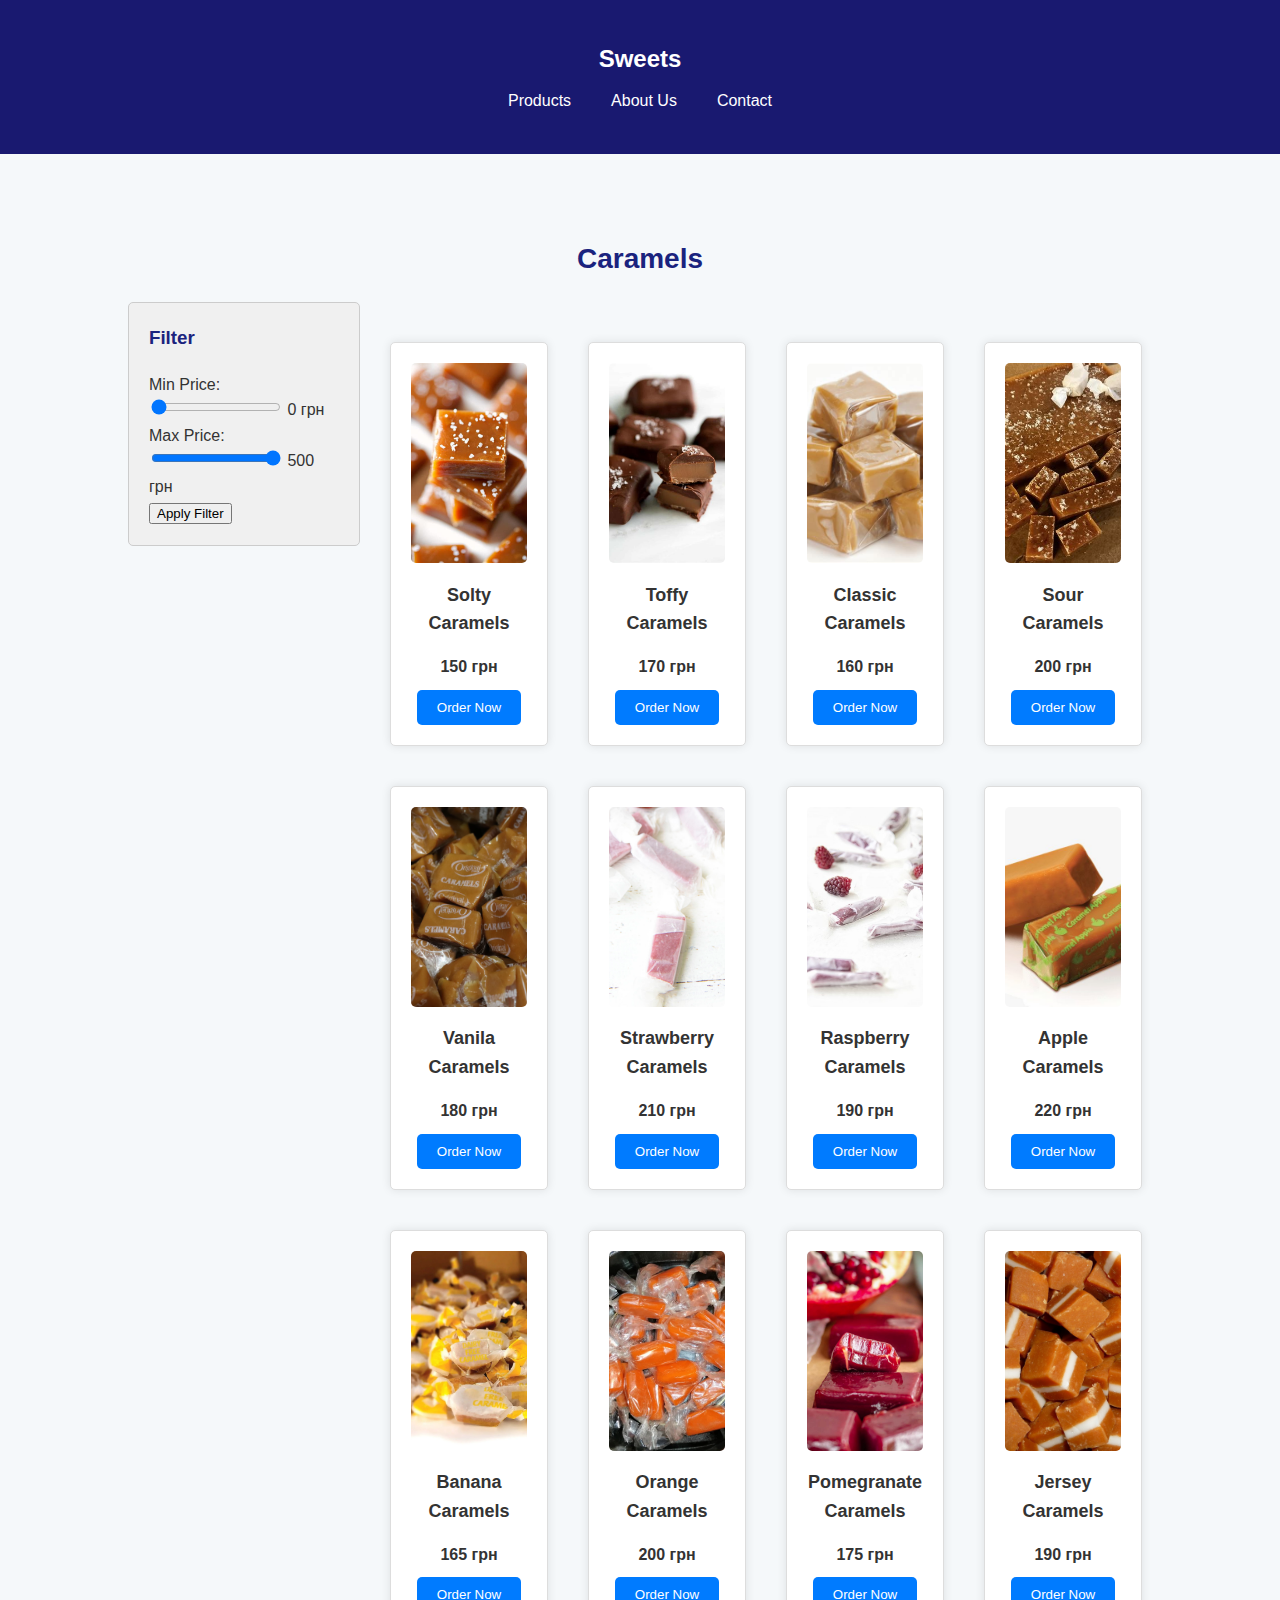
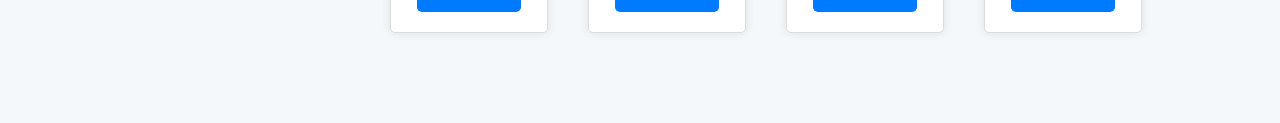
==== caramels.html @ a15684a4 "Update caramels.html" ====
<!DOCTYPE html>
<html lang="en">
  <head>
    <meta charset="UTF-8" />
    <meta name="viewport" content="width=device-width, initial-scale=1.0" />
    <title>Caramels</title>
    <link rel="stylesheet" href="./css/style.css" />
    <style>
      /* Загальні стилі */
      body {
        font-family: sans-serif;
        margin: 0;
        background-color: #f8f8f8;
        color: #333;
      }

      .container {
        max-width: 1200px;
        margin: 0 auto;
        padding: 20px;
      }

      .header {
        background-color: midnightblue;
        padding: 20px 0;
        color: #fff;
      }

      .logo {
        font-size: 24px;
        font-weight: bold;
        color: #fff;
        text-align: center;
      }

      .nav-list {
        list-style: none;
        margin: 0;
        padding: 0;
        display: flex;
        justify-content: center;
      }

      .nav-list li {
        margin: 0 20px;
      }

      .nav-list a {
        text-decoration: none;
        color: #fff;
      }

      .products {
        padding: 40px 0;
      }

      .products h2 {
        text-align: center;
        font-size: 28px;
        margin-bottom: 20px;
      }

      .filter-container {
        display: flex;
        gap: 20px;
        justify-content: space-between;
        margin-bottom: 20px;
      }

      .filter {
        width: 250px;
        min-width: 190px;
      }

      .product-grid {
        display: grid;
        grid-template-columns: repeat(4, 1fr);
        gap: 20px;
      }

      .product {
        display: block;
        margin: 10px;
        text-align: center;
        border: 1px solid #ddd;
        padding: 20px;
        border-radius: 5px;
        box-shadow: 0 0 10px rgba(0, 0, 0, 0.1);
      }

      .product img {
        width: 100%;
        height: 200px;
        object-fit: cover;
      }

      .product h3 {
        font-size: 18px;
        margin: 10px 0;
      }

      .product-price {
        font-size: 16px;
        color: #333;
        margin-bottom: 10px;
      }

      .order-button {
        padding: 10px 20px;
        background-color: #007bff;
        color: white;
        border: none;
        border-radius: 5px;
        cursor: pointer;
      }

      .order-button:hover {
        background-color: #0056b3;
      }

      /* Адаптивні стилі */
      @media (max-width: 1200px) {
        .product-grid {
          grid-template-columns: repeat(
            3,
            1fr
          ); /* 3 стовпці для середніх екранів */
        }
      }

      @media (max-width: 768px) {
        .product-grid {
          grid-template-columns: repeat(
            2,
            1fr
          ); /* 2 стовпці для мобільних пристроїв середнього розміру */
        }

        .filter-container {
          flex-direction: column;
          align-items: flex-start;
        }

        .filter {
          width: 100%;
        }
      }

      @media (max-width: 480px) {
        .product-grid {
          grid-template-columns: 1fr; /* 1 стовпець для маленьких екранів */
        }

        .product img {
          height: auto;
        }

        .filter-container {
          flex-direction: column;
        }

        .product {
          padding: 10px;
        }

        .order-button {
          width: 100%;
          padding: 12px;
        }
      }

      /* Модальне вікно */
      .modal {
        display: none;
        position: fixed;
        top: 0;
        left: 0;
        width: 100%;
        height: 100%;
        background-color: rgba(0, 0, 0, 0.5);
        align-items: center;
        justify-content: center;
      }

      .modal-content {
        background-color: white;
        padding: 20px;
        border-radius: 5px;
        width: 400px;
        max-width: 100%;
      }

      .close-button {
        position: absolute;
        top: 10px;
        right: 10px;
        font-size: 20px;
        cursor: pointer;
      }

      #order-form input {
        width: 100%;
        padding: 10px;
        margin: 5px 0;
      }
    </style>
  </head>
  <body>
    <header class="header">
      <div class="container">
        <h1 class="logo">Sweets</h1>
        <nav class="nav">
          <ul class="nav-list">
            <li><a href="index.html#products">Products</a></li>
            <li><a href="index.html#about">About Us</a></li>
            <li><a href="index.html#contact">Contact</a></li>
          </ul>
        </nav>
      </div>
    </header>

    <section class="products">
      <div class="container">
        <h2>Caramels</h2>

        <div class="filter-container">
          <div class="filter">
            <h3>Filter</h3>
            <label for="min-price">Min Price:</label>
            <input
              type="range"
              id="min-price"
              name="min-price"
              min="0"
              max="500"
              value="0"
            />
            <span id="min-price-value">0</span> грн<br />

            <label for="max-price">Max Price:</label>
            <input
              type="range"
              id="max-price"
              name="max-price"
              min="0"
              max="500"
              value="500"
            />
            <span id="max-price-value">500</span> грн<br />

            <button id="apply-filter">Apply Filter</button>
          </div>

          <div class="product-grid" id="product-grid">
            <div class="product" data-price="150">
              <img src="./images/caramels1.jpeg" alt="Solty Caramels" />
              <h3>Solty Caramels</h3>
              <p class="product-price">150 грн</p>
              <button
                class="order-button"
                data-product="Solty Caramels"
                data-price="150"
              >
                Order Now
              </button>
            </div>

            <div class="product" data-price="170">
              <img src="./images/caramels2.jpeg" alt="Toffy Caramels" />
              <h3>Toffy Caramels</h3>
              <p class="product-price">170 грн</p>
              <button
                class="order-button"
                data-product="Toffy Caramels"
                data-price="170"
              >
                Order Now
              </button>
            </div>

            <div class="product" data-price="160">
              <img src="./images/caramels3.jpeg" alt="Classic Caramels" />
              <h3>Classic Caramels</h3>
              <p class="product-price">160 грн</p>
              <button
                class="order-button"
                data-product="Classic Caramels"
                data-price="160"
              >
                Order Now
              </button>
            </div>

            <div class="product" data-price="200">
              <img src="./images/caramels4.jpeg" alt="Sour Caramels" />
              <h3>Sour Caramels</h3>
              <p class="product-price">200 грн</p>
              <button
                class="order-button"
                data-product="Sour Caramels"
                data-price="200"
              >
                Order Now
              </button>
            </div>

            <div class="product" data-price="180">
              <img src="./images/caramels5.jpg.webp" alt="Vanila Caramels" />
              <h3>Vanila Caramels</h3>
              <p class="product-price">180 грн</p>
              <button
                class="order-button"
                data-product="Vanila Caramels"
                data-price="180"
              >
                Order Now
              </button>
            </div>

            <div class="product" data-price="210">
              <img src="./images/caramels6.jpeg" alt="Strawberry Caramels" />
              <h3>Strawberry Caramels</h3>
              <p class="product-price">210 грн</p>
              <button
                class="order-button"
                data-product="Strawberry Caramels"
                data-price="210"
              >
                Order Now
              </button>
            </div>

            <div class="product" data-price="190">
              <img src="./images/caramels7.jpeg" alt="Raspberry Caramels" />
              <h3>Raspberry Caramels</h3>
              <p class="product-price">190 грн</p>
              <button
                class="order-button"
                data-product="Raspberry Caramels"
                data-price="190"
              >
                Order Now
              </button>
            </div>

            <div class="product" data-price="220">
              <img src="./images/caramels8.jpg" alt="Apple Caramels" />
              <h3>Apple Caramels</h3>
              <p class="product-price">220 грн</p>
              <button
                class="order-button"
                data-product="Apple Caramels"
                data-price="220"
              >
                Order Now
              </button>
            </div>

            <div class="product" data-price="165">
              <img src="./images/caramels9.jpeg.webp" alt="Banana Caramels" />
              <h3>Banana Caramels</h3>
              <p class="product-price">165 грн</p>
              <button
                class="order-button"
                data-product="Banana Caramels"
                data-price="165"
              >
                Order Now
              </button>
            </div>

            <div class="product" data-price="200">
              <img src="./images/caramels10.jpg.webp" alt="Orange Caramels" />
              <h3>Orange Caramels</h3>
              <p class="product-price">200 грн</p>
              <button
                class="order-button"
                data-product="Orange Caramels"
                data-price="200"
              >
                Order Now
              </button>
            </div>

            <div class="product" data-price="175">
              <img src="./images/caramels11.jpg" alt="Pomegranate Caramels" />
              <h3>Pomegranate Caramels</h3>
              <p class="product-price">175 грн</p>
              <button
                class="order-button"
                data-product="Pomegranate Caramels"
                data-price="175"
              >
                Order Now
              </button>
            </div>

            <div class="product" data-price="190">
              <img src="./images/caramels12.jpg" alt="Jersey Caramels" />
              <h3>Jersey Caramels</h3>
              <p class="product-price">190 грн</p>
              <button
                class="order-button"
                data-product="Jersey Caramels"
                data-price="190"
              >
                Order Now
              </button>
            </div>
          </div>
        </div>
      </div>
    </section>

    <div id="order-modal" class="modal">
      <div class="modal-content">
        <span class="close-button">&times;</span>
        <h2>Order</h2>
        <p id="modal-product-name"></p>
        <p id="modal-product-price"></p>
        <form id="order-form">
          <label for="name">Name:</label>
          <input type="text" id="name" name="name" required /><br /><br />

          <label for="email">Email:</label>
          <input type="email" id="email" name="email" required /><br /><br />

          <label for="quantity">Quantity:</label>
          <input
            type="number"
            id="quantity"
            name="quantity"
            value="1"
            min="1"
            required
          /><br /><br />

          <button type="submit">Order</button>
        </form>
      </div>
    </div>

    <script>
      const minPriceInput = document.getElementById("min-price");
      const maxPriceInput = document.getElementById("max-price");
      const minPriceValue = document.getElementById("min-price-value");
      const maxPriceValue = document.getElementById("max-price-value");
      const applyFilterButton = document.getElementById("apply-filter");
      const productGrid = document.getElementById("product-grid");
      const modal = document.getElementById("order-modal");
      const closeButton = document.querySelector(".close-button");
      const modalProductName = document.getElementById("modal-product-name");
      const modalProductPrice = document.getElementById("modal-product-price");
      const orderForm = document.getElementById("order-form");

      const newOrderButtons = productGrid.querySelectorAll(".order-button");
      newOrderButtons.forEach((button) => {
        button.addEventListener("click", () => {
          const product = button.dataset.product;
          const price = button.dataset.price;

          modalProductName.textContent = `Product: ${product}`;
          modalProductPrice.textContent = `Price: ${price} грн`;
          modal.style.display = "block";
        });
      });

      minPriceInput.addEventListener("input", () => {
        minPriceValue.textContent = minPriceInput.value;
      });

      maxPriceInput.addEventListener("input", () => {
        maxPriceValue.textContent = maxPriceInput.value;
      });

      applyFilterButton.addEventListener("click", () => {
        const minPrice = parseInt(minPriceInput.value);
        const maxPrice = parseInt(maxPriceInput.value);

        const filteredProducts = Array.from(productGrid.children).filter(
          (productDiv) => {
            const productPrice = parseInt(productDiv.dataset.price);
            return productPrice >= minPrice && productPrice <= maxPrice;
          }
        );

        productGrid.innerHTML = "";
        filteredProducts.forEach((productDiv) => {
          productGrid.appendChild(productDiv);
        });
      });

      closeButton.addEventListener("click", () => {
        modal.style.display = "none";
      });

      window.addEventListener("click", (event) => {
        if (event.target == modal) {
          modal.style.display = "none";
        }
      });

      orderForm.addEventListener("submit", (event) => {
        event.preventDefault();
        alert("Order placed!");
        modal.style.display = "none";
        orderForm.reset();
      });
    </script>
  </body>
</html>
---- css/style.css ----
body {
  margin: 0;
  font-family: Arial, sans-serif;
  line-height: 1.6;
  color: #333;
}

.container {
  width: 80%;
  margin: 0 auto;
  padding: 20px;
}

.header {
  background: #1a237e;
  color: white;
  padding: 20px 0;
}

.logo {
  text-align: center;
  font-size: 2em;
  margin: 0;
}

.nav {
  text-align: center;
  margin-top: 10px;
}

.nav-list {
  list-style: none;
  padding: 0;
}

.nav-list li {
  display: inline;
  margin: 0 15px;
}

.nav-list a {
  text-decoration: none;
  color: white;
}

.hero {
  background: #e8f0fe;
  text-align: center;
  padding: 50px 0;
}

.hero h2 {
  margin: 0;
  font-size: 2.5em;
  color: #1a237e;
}

.hero p {
  font-size: 1.2em;
}

.btn {
  display: inline-block;
  background: #1a237e;
  color: white;
  padding: 10px 20px;
  margin-top: 20px;
  text-decoration: none;
  border-radius: 5px;
  transition: background 0.3s;
}

.btn:hover {
  background: #151b54;
}

.products {
  background: #f5f8fa;
  padding: 50px 0;
}

.products h2 {
  text-align: center;
  color: #1a237e;
}

.product-grid {
  display: grid;
  grid-template-columns: repeat(4, 1fr);
  gap: 20px;
  margin-top: 30px;
}

.product {
  text-align: center;
  padding: 10px;
  background: white;
  border: 1px solid #ddd;
  border-radius: 5px;
  transition: transform 0.3s;
}

.product:hover {
  transform: scale(1.05);
}

.product img {
  width: 100%;
  border-radius: 5px;
  object-fit: cover;
  height: 200px;
}

.product h3 a {
  text-decoration: none;
  color: #1a237e;
  transition: color 0.3s;
}

.product h3 a:hover {
  color: #151b54;
}

.about {
  background: #fff;
  padding: 50px 0;
}

.about h2 {
  text-align: center;
  color: #1a237e;
}

.about p {
  max-width: 600px;
  margin: 20px auto;
  text-align: center;
}

.contact {
  background: #e8f0fe;
  padding: 50px 0;
}

.contact h2 {
  text-align: center;
  color: #1a237e;
}

.contact-form {
  max-width: 600px;
  margin: 20px auto;
}

.contact-form label {
  display: block;
  margin-bottom: 10px;
}

.contact-form input,
.contact-form textarea {
  width: 100%;
  padding: 10px;
  margin-bottom: 20px;
  border: 1px solid #ddd;
  border-radius: 5px;
}

.lang-link {
  color: white;
  font-weight: bold;
  text-decoration: underline;
  transition: color 0.3s, text-decoration 0.3s;
}

.lang-link:hover {
  color: #add8e6;
  text-decoration: none;
}

.product {
  position: relative;
  text-align: center;
  padding: 10px;
  background: white;
  border: 1px solid #ddd;
  border-radius: 5px;
  transition: transform 0.3s;
  overflow: hidden;
}

.product:hover {
  transform: scale(1.05);
}

.product-price {
  margin-bottom: 10px;
  font-weight: bold;
}

.order-button {
  background-color: #1a237e;
  color: white;
  padding: 10px 20px;
  border: none;
  border-radius: 5px;
  cursor: pointer;
  transition: background-color 0.3s;
}

.order-button:hover {
  background-color: #151b54;
}

.modal {
  display: none;
  position: fixed;
  z-index: 1;
  left: 0;
  top: 0;
  width: 100%;
  height: 100%;
  overflow: auto;
  background-color: rgba(0, 0, 0, 0.4);
}

.modal-content {
  background-color: #fefefe;
  margin: 15% auto;
  padding: 20px;
  border: 1px solid #888;
  width: 30%;
  border-radius: 5px;
  position: relative;
}

.close-button {
  position: absolute;
  top: 10px;
  right: 15px;
  font-size: 20px;
  cursor: pointer;
  color: #888;
}

#order-form label {
  display: block;
  margin-bottom: 5px;
}

#order-form input,
#order-form textarea {
  width: calc(100% - 12px);
  padding: 5px;
  margin-bottom: 10px;
  border: 1px solid #ccc;
  border-radius: 3px;
  box-sizing: border-box;
}

#order-form button[type="submit"] {
  background-color: #1a237e;
  color: white;
  padding: 10px 15px;
  border: none;
  border-radius: 3px;
  cursor: pointer;
}

#order-form button[type="submit"]:hover {
  background-color: #151b54;
}

.filter-container {
  display: flex;
  justify-content: space-between;
  align-items: flex-start;
}

.filter {
  width: 200px;
  padding: 20px;
  border: 1px solid #ccc;
  border-radius: 5px;
  background-color: #f0f0f0;
}

.filter h3 {
  margin-top: 0;
  color: #1a237e;
}

.filter input[type="range"] {
  width: calc(100% - 60px);
}
#product-grid {
  display: grid;
  grid-template-columns: repeat(auto-fit, minmax(250px, 1fr));
  gap: 20px;
}
#product-grid {
  display: grid;
  grid-template-columns: repeat(4, 1fr);
  gap: 20px;
}
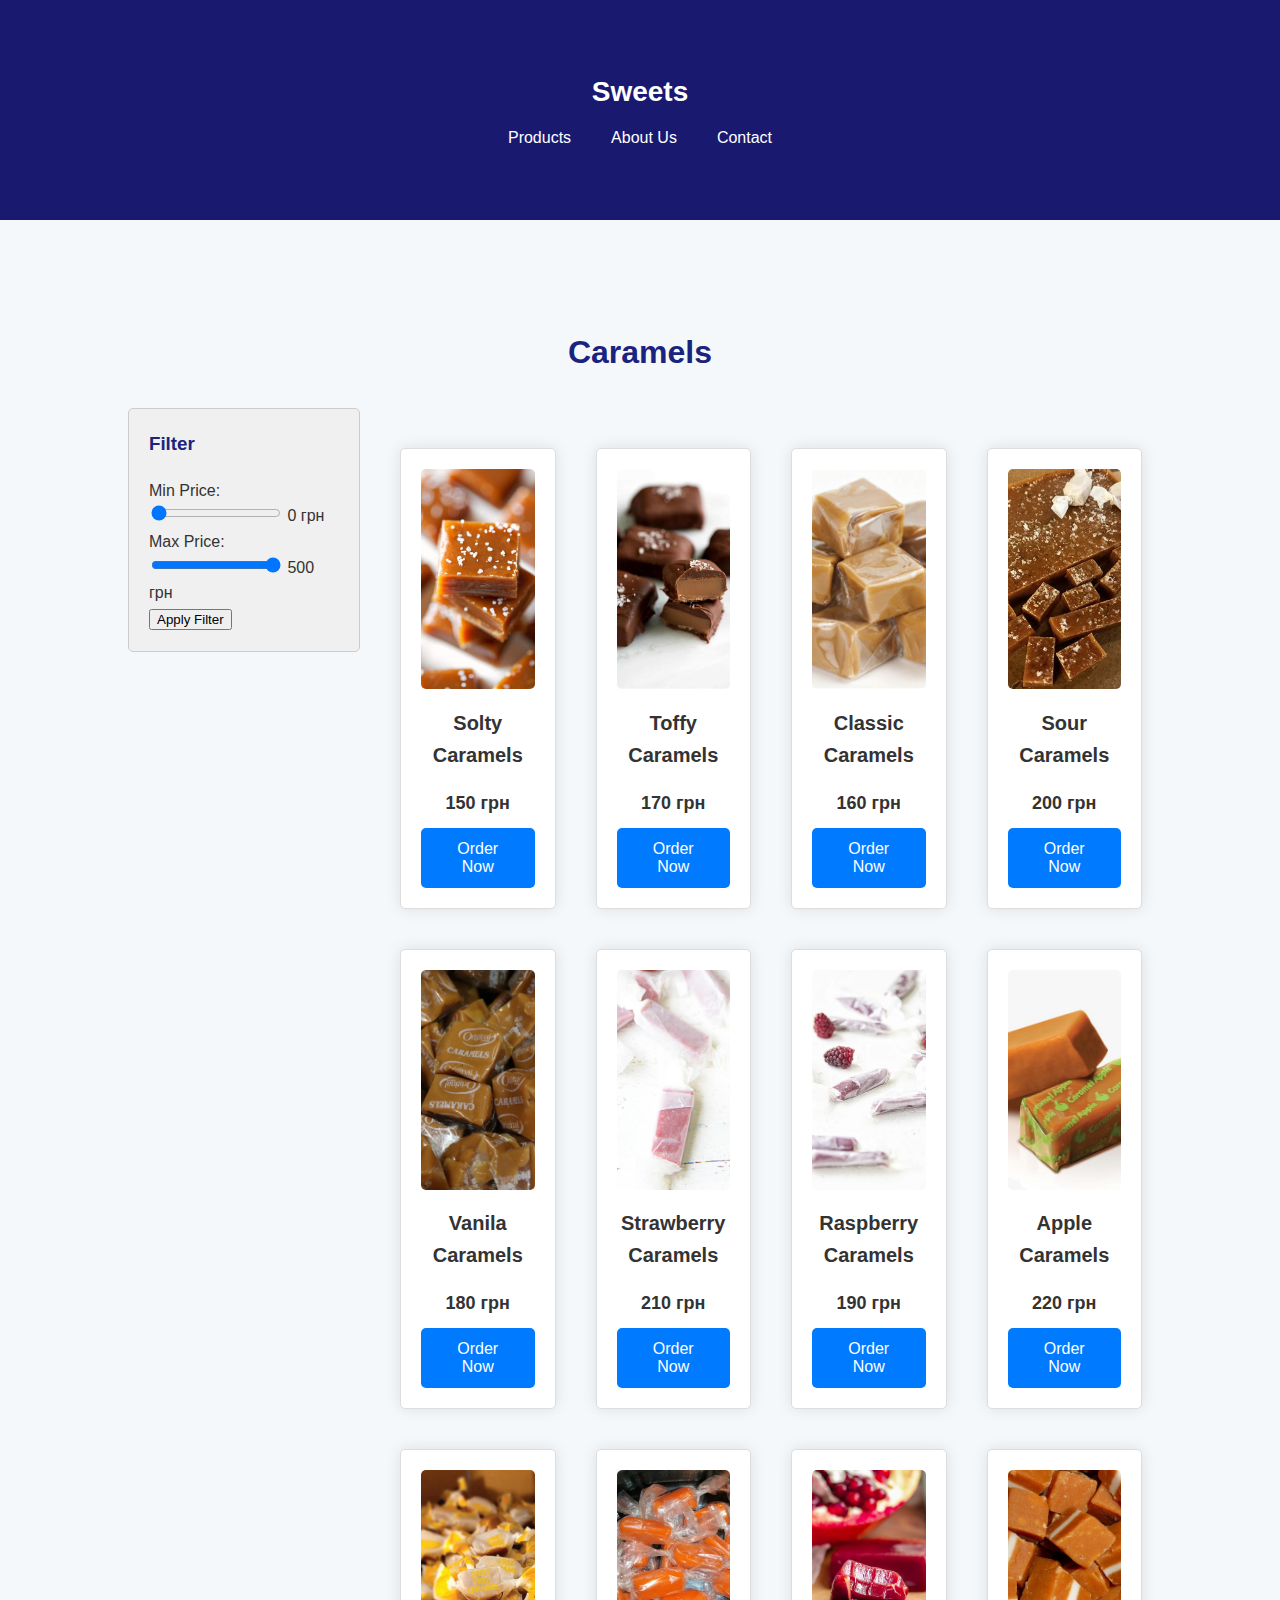
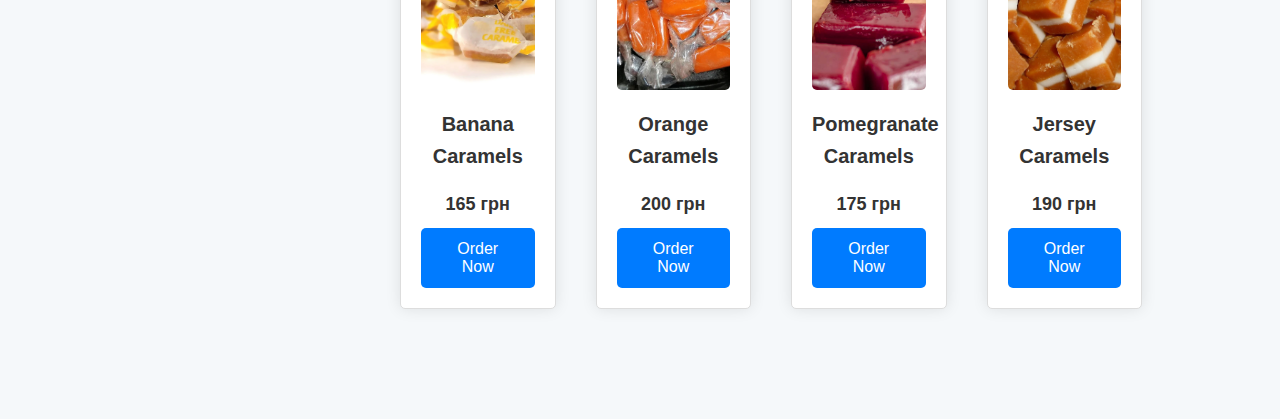
==== commit c7d63bf1: "." ====
--- a/caramels.html
+++ b/caramels.html
@@ -6,7 +6,6 @@
     <title>Caramels</title>
     <link rel="stylesheet" href="./css/style.css" />
     <style>
-      /* Загальні стилі */
       body {
         font-family: sans-serif;
         margin: 0;
@@ -117,91 +116,143 @@
       .order-button:hover {
         background-color: #0056b3;
       }
-
-      /* Адаптивні стилі */
-      @media (max-width: 1200px) {
+      @media (min-width: 1024px) {
+        .container {
+          padding: 40px;
+        }
+
+        .header {
+          padding: 30px 0;
+        }
+
+        .logo {
+          font-size: 28px;
+          text-align: center;
+        }
+
+        .nav-list {
+          justify-content: center;
+        }
+
+        .nav-list li {
+          margin: 0 20px;
+        }
+
+        .products h2 {
+          font-size: 32px;
+          margin-bottom: 30px;
+          text-align: center;
+        }
+
+        .filter-container {
+          display: flex;
+          gap: 30px;
+          justify-content: space-between;
+        }
+
+        .filter {
+          width: 250px;
+        }
+
         .product-grid {
-          grid-template-columns: repeat(
-            3,
-            1fr
-          ); /* 3 стовпці для середніх екранів */
+          grid-template-columns: repeat(4, 1fr);
+          gap: 20px;
+        }
+
+        .product {
+          padding: 20px;
+          box-shadow: 0 0 15px rgba(0, 0, 0, 0.1);
+        }
+
+        .product img {
+          height: 220px;
+          object-fit: cover;
+        }
+
+        .product h3 {
+          font-size: 20px;
+          margin-top: 10px;
+        }
+
+        .product-price {
+          font-size: 18px;
+          margin-bottom: 10px;
+        }
+
+        .order-button {
+          padding: 12px 20px;
+          font-size: 16px;
         }
       }
 
       @media (max-width: 768px) {
+        .logo {
+          font-size: 20px;
+        }
+
+        .nav-list {
+          flex-direction: column;
+          gap: 10px;
+        }
+
         .product-grid {
-          grid-template-columns: repeat(
-            2,
-            1fr
-          ); /* 2 стовпці для мобільних пристроїв середнього розміру */
+          grid-template-columns: repeat(2, 1fr);
         }
 
         .filter-container {
           flex-direction: column;
-          align-items: flex-start;
+          align-items: center;
         }
 
         .filter {
           width: 100%;
+          max-width: 300px;
+        }
+
+        .product img {
+          height: 180px;
+        }
+
+        .product-price {
+          font-size: 14px;
         }
       }
 
       @media (max-width: 480px) {
         .product-grid {
-          grid-template-columns: 1fr; /* 1 стовпець для маленьких екранів */
+          grid-template-columns: 1fr !important;
         }
 
         .product img {
-          height: auto;
+          height: 160px;
+        }
+
+        .product h3 {
+          font-size: 16px;
+        }
+
+        .product-price {
+          font-size: 12px;
+        }
+
+        .order-button {
+          padding: 8px 15px;
         }
 
         .filter-container {
           flex-direction: column;
-        }
-
-        .product {
-          padding: 10px;
-        }
-
-        .order-button {
+          align-items: center;
+        }
+
+        .filter {
           width: 100%;
-          padding: 12px;
-        }
-      }
-
-      /* Модальне вікно */
-      .modal {
-        display: none;
-        position: fixed;
-        top: 0;
-        left: 0;
-        width: 100%;
-        height: 100%;
-        background-color: rgba(0, 0, 0, 0.5);
-        align-items: center;
-        justify-content: center;
-      }
-
-      .modal-content {
-        background-color: white;
-        padding: 20px;
-        border-radius: 5px;
-        width: 400px;
-        max-width: 100%;
-      }
-
-      .close-button {
-        position: absolute;
-        top: 10px;
-        right: 10px;
-        font-size: 20px;
-        cursor: pointer;
-      }
-
-      #order-form input {
-        width: 100%;
-        padding: 10px;
-        margin: 5px 0;
+          max-width: 250px;
+        }
+
+        #order-modal .modal-content {
+          padding: 15px;
+          width: 90%;
+        }
       }
     </style>
   </head>
